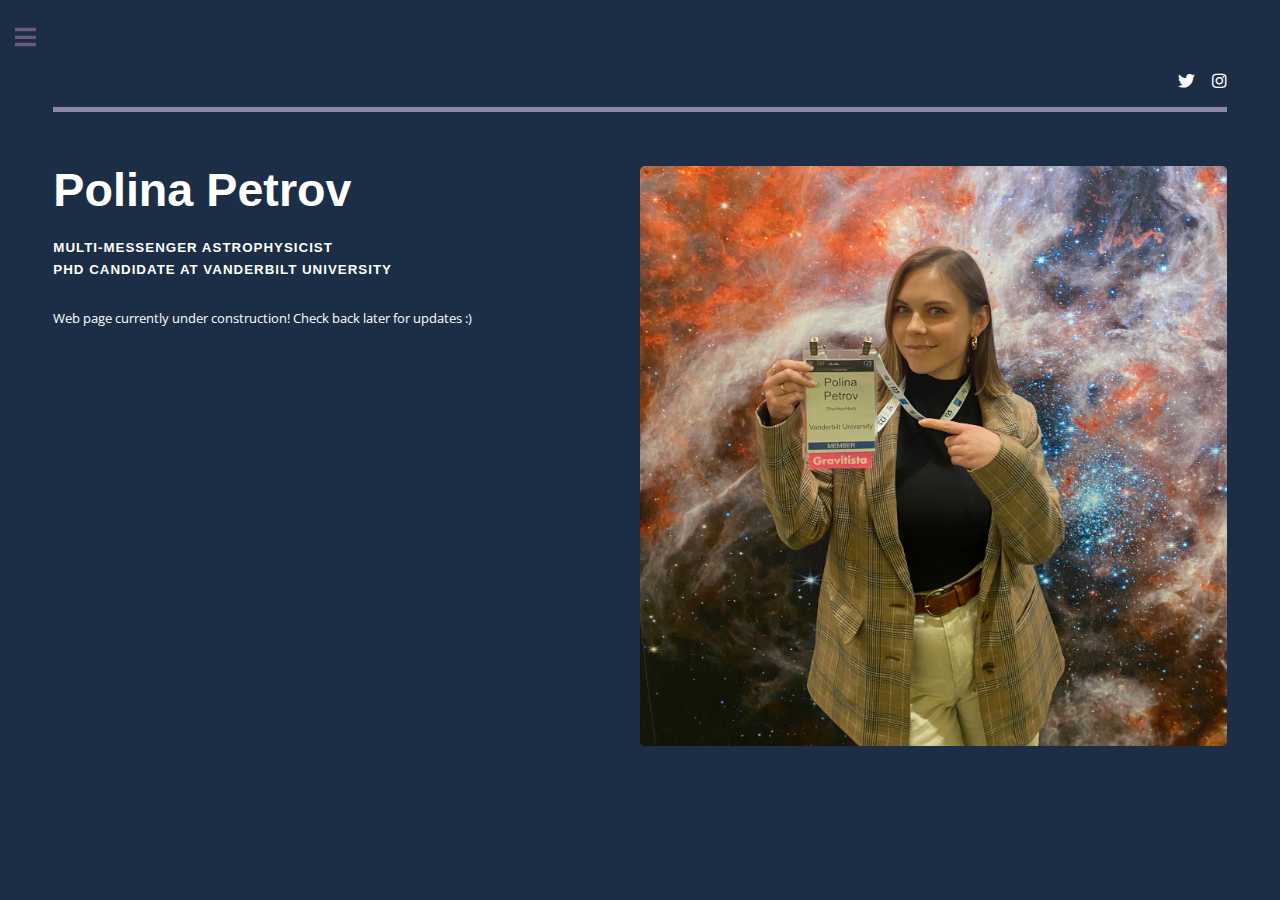
==== index.html @ 76ee9ff2 "link other pages to CV page" ====
<!DOCTYPE HTML>
<!--
	Editorial by HTML5 UP
	html5up.net | @ajlkn
	Free for personal and commercial use under the CCA 3.0 license (html5up.net/license)
-->
<html>
	<head>
		<title>Home</title>
		<meta charset="utf-8" />
		<meta name="viewport" content="width=device-width, initial-scale=1, user-scalable=no" />
		<link rel="stylesheet" href="assets/css/main.css" />
	</head>
	<body class="is-preload">

		<!-- Wrapper -->
			<div id="wrapper">

				<!-- Main -->
					<div id="main">
						<div class="inner">

							<!-- Header -->
								<header id="header">
									<ul class="icons">
										<li><a href="https://twitter.com/polina_petrov?lang=en" class="icon brands fa-twitter"><span class="label">Twitter</span></a></li>
										<li><a href="https://www.instagram.com/polina.elizabeth/?hl=en" class="icon brands fa-instagram"><span class="label">Instagram</span></a></li>
									</ul>
								</header>

							<!-- Banner -->
								<section id="banner">
									<div class="content">
										<header>
											<h1>Polina Petrov</h1>
											<p>Multi-messenger astrophysicist<br />
                                            PhD candidate at Vanderbilt University</p>
										</header>
										<p>Web page currently under construction! Check back later for updates :)</p>
										<!--
										<ul class="actions">
											<li><a href="#" class="button big">Learn More</a></li>
										</ul>
										-->
									</div>
									<span class="image object">
										<img src="images/pfp5.JPG" alt=""/>
									</span>
								</section>

							<!-- Section -->
							 <!--
								<section>
									<header class="major">
										<h2>Erat lacinia</h2>
									</header>
									<div class="features">
										<article>
											<span class="icon fa-gem"></span>
											<div class="content">
												<h3>Portitor ullamcorper</h3>
												<p>Aenean ornare velit lacus, ac varius enim lorem ullamcorper dolore. Proin aliquam facilisis ante interdum. Sed nulla amet lorem feugiat tempus aliquam.</p>
											</div>
										</article>
										<article>
											<span class="icon solid fa-paper-plane"></span>
											<div class="content">
												<h3>Sapien veroeros</h3>
												<p>Aenean ornare velit lacus, ac varius enim lorem ullamcorper dolore. Proin aliquam facilisis ante interdum. Sed nulla amet lorem feugiat tempus aliquam.</p>
											</div>
										</article>
										<article>
											<span class="icon solid fa-rocket"></span>
											<div class="content">
												<h3>Quam lorem ipsum</h3>
												<p>Aenean ornare velit lacus, ac varius enim lorem ullamcorper dolore. Proin aliquam facilisis ante interdum. Sed nulla amet lorem feugiat tempus aliquam.</p>
											</div>
										</article>
										<article>
											<span class="icon solid fa-signal"></span>
											<div class="content">
												<h3>Sed magna finibus</h3>
												<p>Aenean ornare velit lacus, ac varius enim lorem ullamcorper dolore. Proin aliquam facilisis ante interdum. Sed nulla amet lorem feugiat tempus aliquam.</p>
											</div>
										</article>
									</div>
								</section>
							-->
							<!-- Section -->
							<!--
								<section>
									<header class="major">
										<h2>Ipsum sed dolor</h2>
									</header>
									<div class="posts">
										<article>
											<a href="#" class="image"><img src="images/pic01.jpg" alt="" /></a>
											<h3>Interdum aenean</h3>
											<p>Aenean ornare velit lacus, ac varius enim lorem ullamcorper dolore. Proin aliquam facilisis ante interdum. Sed nulla amet lorem feugiat tempus aliquam.</p>
											<ul class="actions">
												<li><a href="#" class="button">More</a></li>
											</ul>
										</article>
										<article>
											<a href="#" class="image"><img src="images/pic02.jpg" alt="" /></a>
											<h3>Nulla amet dolore</h3>
											<p>Aenean ornare velit lacus, ac varius enim lorem ullamcorper dolore. Proin aliquam facilisis ante interdum. Sed nulla amet lorem feugiat tempus aliquam.</p>
											<ul class="actions">
												<li><a href="#" class="button">More</a></li>
											</ul>
										</article>
										<article>
											<a href="#" class="image"><img src="images/pic03.jpg" alt="" /></a>
											<h3>Tempus ullamcorper</h3>
											<p>Aenean ornare velit lacus, ac varius enim lorem ullamcorper dolore. Proin aliquam facilisis ante interdum. Sed nulla amet lorem feugiat tempus aliquam.</p>
											<ul class="actions">
												<li><a href="#" class="button">More</a></li>
											</ul>
										</article>
										<article>
											<a href="#" class="image"><img src="images/pic04.jpg" alt="" /></a>
											<h3>Sed etiam facilis</h3>
											<p>Aenean ornare velit lacus, ac varius enim lorem ullamcorper dolore. Proin aliquam facilisis ante interdum. Sed nulla amet lorem feugiat tempus aliquam.</p>
											<ul class="actions">
												<li><a href="#" class="button">More</a></li>
											</ul>
										</article>
										<article>
											<a href="#" class="image"><img src="images/pic05.jpg" alt="" /></a>
											<h3>Feugiat lorem aenean</h3>
											<p>Aenean ornare velit lacus, ac varius enim lorem ullamcorper dolore. Proin aliquam facilisis ante interdum. Sed nulla amet lorem feugiat tempus aliquam.</p>
											<ul class="actions">
												<li><a href="#" class="button">More</a></li>
											</ul>
										</article>
										<article>
											<a href="#" class="image"><img src="images/pic06.jpg" alt="" /></a>
											<h3>Amet varius aliquam</h3>
											<p>Aenean ornare velit lacus, ac varius enim lorem ullamcorper dolore. Proin aliquam facilisis ante interdum. Sed nulla amet lorem feugiat tempus aliquam.</p>
											<ul class="actions">
												<li><a href="#" class="button">More</a></li>
											</ul>
										</article>
									</div>
								</section>
							-->
						</div>
					</div>

				<!-- Sidebar -->
					<div id="sidebar">
						<div class="inner">

							<!-- Search -->
								<section id="search" class="alt">
									<form method="post" action="#">
										<input type="text" name="query" id="query" placeholder="Search" />
									</form>
								</section>
							<!-- Menu -->
								<nav id="menu">
									<header class="major">
										<h2>Menu</h2>
									</header>
									<ul>
										<li><a href="index.html">Home</a></li>
										<li><a href="about.html">About me</a></li>
										<li><a href="#">Research</a></li>
										<li><a href="#">Publications</a></li>
										<li><a href="cv.html">CV</a></li>
										<!--
										<li>
											<span class="opener">Submenu</span>
											<ul>
												<li><a href="#">Lorem Dolor</a></li>
												<li><a href="#">Ipsum Adipiscing</a></li>
												<li><a href="#">Tempus Magna</a></li>
												<li><a href="#">Feugiat Veroeros</a></li>
											</ul>
										</li>
										<li><a href="#">Etiam Dolore</a></li>
										<li><a href="#">Adipiscing</a></li>
										<li>
											<span class="opener">Another Submenu</span>
											<ul>
												<li><a href="#">Lorem Dolor</a></li>
												<li><a href="#">Ipsum Adipiscing</a></li>
												<li><a href="#">Tempus Magna</a></li>
												<li><a href="#">Feugiat Veroeros</a></li>
											</ul>
										</li>
										<li><a href="#">Maximus Erat</a></li>
										<li><a href="#">Sapien Mauris</a></li>
										-->
										<!--<li><a href="#">Personal</a></li>-->
									</ul>
								</nav>

							<!-- Section -->
							<!--
								<section>
									<header class="major">
										<h2>Ante interdum</h2>
									</header>
									<div class="mini-posts">
										<article>
											<a href="#" class="image"><img src="images/pic07.jpg" alt="" /></a>
											<p>Aenean ornare velit lacus, ac varius enim lorem ullamcorper dolore aliquam.</p>
										</article>
										<article>
											<a href="#" class="image"><img src="images/pic08.jpg" alt="" /></a>
											<p>Aenean ornare velit lacus, ac varius enim lorem ullamcorper dolore aliquam.</p>
										</article>
										<article>
											<a href="#" class="image"><img src="images/pic09.jpg" alt="" /></a>
											<p>Aenean ornare velit lacus, ac varius enim lorem ullamcorper dolore aliquam.</p>
										</article>
									</div>
									<ul class="actions">
										<li><a href="#" class="button">More</a></li>
									</ul>
								</section>
							-->
							<!-- Section -->
								<section>
									<header class="major">
										<h2>Contact</h2>
									</header>
									<ul class="contact">
										<li class="icon solid fa-envelope"><a>polina.petrov@vanderbilt.edu</a><br />
                                            <a>polina.petrov@nanograv.org</a></li>
									</ul>
								</section>

							<!-- Footer -->
							<!--
								<footer id="footer">
									<p class="copyright">&copy; Untitled. All rights reserved. Demo Images: <a href="https://unsplash.com">Unsplash</a>. Design: <a href="https://html5up.net">HTML5 UP</a>.</p>
								</footer>
							-->
						</div>
					</div>

			</div>

		<!-- Scripts -->
			<script src="assets/js/jquery.min.js"></script>
			<script src="assets/js/browser.min.js"></script>
			<script src="assets/js/breakpoints.min.js"></script>
			<script src="assets/js/util.js"></script>
			<script src="assets/js/main.js"></script>

	</body>
</html>
---- assets/css/main.css ----
@import url(fontawesome-all.min.css);
@import url("https://fonts.googleapis.com/css?family=Open+Sans:400,600,400italic,600italic|Roboto+Slab:400,700");
/*
	Editorial by HTML5 UP
	html5up.net | @ajlkn
	Free for personal and commercial use under the CCA 3.0 license (html5up.net/license)
*/
html, body, div, span, applet, object,
iframe, h1, h2, h3, h4, h5, h6, p, blockquote,
pre, a, abbr, acronym, address, big, cite,
code, del, dfn, em, img, ins, kbd, q, s, samp,
small, strike, strong, sub, sup, tt, var, b,
u, i, center, dl, dt, dd, ol, ul, li, fieldset,
form, label, legend, table, caption, tbody,
tfoot, thead, tr, th, td, article, aside,
canvas, details, embed, figure, figcaption,
footer, header, hgroup, menu, nav, output, ruby,
section, summary, time, mark, audio, video {
  margin: 0;
  padding: 0;
  border: 0;
  font-size: 100%;
  font: inherit;
  vertical-align: baseline; }

article, aside, details, figcaption, figure,
footer, header, hgroup, menu, nav, section {
  display: block; }

body {
  line-height: 1; }

ol, ul {
  list-style: none; }

blockquote, q {
  quotes: none; }
  blockquote:before, blockquote:after, q:before, q:after {
    content: '';
    content: none; }

table {
  border-collapse: collapse;
  border-spacing: 0; }

body {
  -webkit-text-size-adjust: none; }

mark {
  background-color: transparent;
  color: inherit; }

input::-moz-focus-inner {
  border: 0;
  padding: 0; }

input, select, textarea {
  -moz-appearance: none;
  -webkit-appearance: none;
  -ms-appearance: none;
  appearance: none; }

/* Basic */
@-ms-viewport {
  width: device-width; }

body {
  -ms-overflow-style: scrollbar; }

@media screen and (max-width: 480px) {
  html, body {
    min-width: 320px; } }

html {
  box-sizing: border-box; }

*, *:before, *:after {
  box-sizing: inherit; }

body {
  background: #1C2E45; }
  body.is-preload *, body.is-preload *:before, body.is-preload *:after, body.is-resizing *, body.is-resizing *:before, body.is-resizing *:after {
    -moz-animation: none !important;
    -webkit-animation: none !important;
    -ms-animation: none !important;
    animation: none !important;
    -moz-transition: none !important;
    -webkit-transition: none !important;
    -ms-transition: none !important;
    transition: none !important; }

/* Type */
body, input, select, textarea {
  color: #ffffff;
  font-family: "Open Sans", sans-serif;
  font-size: 13pt;
  font-weight: 400;
  line-height: 1.65; }
  @media screen and (max-width: 1680px) {
    body, input, select, textarea {
      font-size: 11pt; } }
  @media screen and (max-width: 1280px) {
    body, input, select, textarea {
      font-size: 10pt; } }
  @media screen and (max-width: 360px) {
    body, input, select, textarea {
      font-size: 9pt; } }

a {
  -moz-transition: color 0.2s ease-in-out, border-bottom-color 0.2s ease-in-out;
  -webkit-transition: color 0.2s ease-in-out, border-bottom-color 0.2s ease-in-out;
  -ms-transition: color 0.2s ease-in-out, border-bottom-color 0.2s ease-in-out;
  transition: color 0.2s ease-in-out, border-bottom-color 0.2s ease-in-out;
  border-bottom: dotted 1px;
  color: #ffffff;
  text-decoration: none; }
  a:hover {
    border-bottom-color: #ffffff;
    color: #6D5A7A !important; }
    a:hover strong {
      color: inherit; }

strong, b {
  color: #ffffff;
  font-weight: 600; }

em, i {
  font-style: italic; }

p {
  margin: 0 0 2em 0; }

h1, h2, h3, h4, h5, h6 {
  color: #ffffff; /* heading colors -- name, menu, contact */
  font-family: "Optima", sans-serif;
  font-weight: 700;
  line-height: 1.5;
  margin: 0 0 1em 0; }
  h1 a, h2 a, h3 a, h4 a, h5 a, h6 a {
    color: inherit;
    text-decoration: none;
    border-bottom: 0; }

h1 {
  font-size: 4em;
  margin: 0 0 0.5em 0;
  line-height: 1.3; }

h2 {
  font-size: 1.75em; }

h3 {
  font-size: 1.25em; }

h4 {
  font-size: 1.1em; }

h5 {
  font-size: 0.9em; }

h6 {
  font-size: 0.7em; }

@media screen and (max-width: 1680px) {
  h1 {
    font-size: 3.5em; } }

@media screen and (max-width: 980px) {
  h1 {
    font-size: 3.25em; } }

@media screen and (max-width: 736px) {
  h1 {
    font-size: 2em;
    line-height: 1.4; }
  h2 {
    font-size: 1.5em; } }

sub {
  font-size: 0.8em;
  position: relative;
  top: 0.5em; }

sup {
  font-size: 0.8em;
  position: relative;
  top: -0.5em; }

blockquote {
  border-left: solid 3px rgba(210, 215, 217, 0.75);
  font-style: italic;
  margin: 0 0 2em 0;
  padding: 0.5em 0 0.5em 2em; }

code {
  background: rgba(230, 235, 237, 0.25);
  border-radius: 0.375em;
  border: solid 1px rgba(210, 215, 217, 0.75);
  font-family: "Courier New", monospace;
  font-size: 0.9em;
  margin: 0 0.25em;
  padding: 0.25em 0.65em; }

pre {
  -webkit-overflow-scrolling: touch;
  font-family: "Courier New", monospace;
  font-size: 0.9em;
  margin: 0 0 2em 0; }
  pre code {
    display: block;
    line-height: 1.75;
    padding: 1em 1.5em;
    overflow-x: auto; }

hr {
  border: 0;
  border-bottom: solid 1px rgba(210, 215, 217, 0.75);
  margin: 2em 0; }
  hr.major {
    margin: 3em 0; }

.align-left {
  text-align: left; }

.align-center {
  text-align: center; }

.align-right {
  text-align: right; }

/* Row */
.row {
  display: flex;
  flex-wrap: wrap;
  box-sizing: border-box;
  align-items: stretch; }
  .row > * {
    box-sizing: border-box; }
  .row.gtr-uniform > * > :last-child {
    margin-bottom: 0; }
  .row.aln-left {
    justify-content: flex-start; }
  .row.aln-center {
    justify-content: center; }
  .row.aln-right {
    justify-content: flex-end; }
  .row.aln-top {
    align-items: flex-start; }
  .row.aln-middle {
    align-items: center; }
  .row.aln-bottom {
    align-items: flex-end; }
  .row > .imp {
    order: -1; }
  .row > .col-1 {
    width: 8.33333%; }
  .row > .off-1 {
    margin-left: 8.33333%; }
  .row > .col-2 {
    width: 16.66667%; }
  .row > .off-2 {
    margin-left: 16.66667%; }
  .row > .col-3 {
    width: 25%; }
  .row > .off-3 {
    margin-left: 25%; }
  .row > .col-4 {
    width: 33.33333%; }
  .row > .off-4 {
    margin-left: 33.33333%; }
  .row > .col-5 {
    width: 41.66667%; }
  .row > .off-5 {
    margin-left: 41.66667%; }
  .row > .col-6 {
    width: 50%; }
  .row > .off-6 {
    margin-left: 50%; }
  .row > .col-7 {
    width: 58.33333%; }
  .row > .off-7 {
    margin-left: 58.33333%; }
  .row > .col-8 {
    width: 66.66667%; }
  .row > .off-8 {
    margin-left: 66.66667%; }
  .row > .col-9 {
    width: 75%; }
  .row > .off-9 {
    margin-left: 75%; }
  .row > .col-10 {
    width: 83.33333%; }
  .row > .off-10 {
    margin-left: 83.33333%; }
  .row > .col-11 {
    width: 91.66667%; }
  .row > .off-11 {
    margin-left: 91.66667%; }
  .row > .col-12 {
    width: 100%; }
  .row > .off-12 {
    margin-left: 100%; }
  .row.gtr-0 {
    margin-top: 0;
    margin-left: 0em; }
    .row.gtr-0 > * {
      padding: 0 0 0 0em; }
    .row.gtr-0.gtr-uniform {
      margin-top: 0em; }
      .row.gtr-0.gtr-uniform > * {
        padding-top: 0em; }
  .row.gtr-25 {
    margin-top: 0;
    margin-left: -0.375em; }
    .row.gtr-25 > * {
      padding: 0 0 0 0.375em; }
    .row.gtr-25.gtr-uniform {
      margin-top: -0.375em; }
      .row.gtr-25.gtr-uniform > * {
        padding-top: 0.375em; }
  .row.gtr-50 {
    margin-top: 0;
    margin-left: -0.75em; }
    .row.gtr-50 > * {
      padding: 0 0 0 0.75em; }
    .row.gtr-50.gtr-uniform {
      margin-top: -0.75em; }
      .row.gtr-50.gtr-uniform > * {
        padding-top: 0.75em; }
  .row {
    margin-top: 0;
    margin-left: -1.5em; }
    .row > * {
      padding: 0 0 0 1.5em; }
    .row.gtr-uniform {
      margin-top: -1.5em; }
      .row.gtr-uniform > * {
        padding-top: 1.5em; }
  .row.gtr-150 {
    margin-top: 0;
    margin-left: -2.25em; }
    .row.gtr-150 > * {
      padding: 0 0 0 2.25em; }
    .row.gtr-150.gtr-uniform {
      margin-top: -2.25em; }
      .row.gtr-150.gtr-uniform > * {
        padding-top: 2.25em; }
  .row.gtr-200 {
    margin-top: 0;
    margin-left: -3em; }
    .row.gtr-200 > * {
      padding: 0 0 0 3em; }
    .row.gtr-200.gtr-uniform {
      margin-top: -3em; }
      .row.gtr-200.gtr-uniform > * {
        padding-top: 3em; }
  @media screen and (max-width: 1680px) {
    .row {
      display: flex;
      flex-wrap: wrap;
      box-sizing: border-box;
      align-items: stretch; }
      .row > * {
        box-sizing: border-box; }
      .row.gtr-uniform > * > :last-child {
        margin-bottom: 0; }
      .row.aln-left {
        justify-content: flex-start; }
      .row.aln-center {
        justify-content: center; }
      .row.aln-right {
        justify-content: flex-end; }
      .row.aln-top {
        align-items: flex-start; }
      .row.aln-middle {
        align-items: center; }
      .row.aln-bottom {
        align-items: flex-end; }
      .row > .imp-xlarge {
        order: -1; }
      .row > .col-1-xlarge {
        width: 8.33333%; }
      .row > .off-1-xlarge {
        margin-left: 8.33333%; }
      .row > .col-2-xlarge {
        width: 16.66667%; }
      .row > .off-2-xlarge {
        margin-left: 16.66667%; }
      .row > .col-3-xlarge {
        width: 25%; }
      .row > .off-3-xlarge {
        margin-left: 25%; }
      .row > .col-4-xlarge {
        width: 33.33333%; }
      .row > .off-4-xlarge {
        margin-left: 33.33333%; }
      .row > .col-5-xlarge {
        width: 41.66667%; }
      .row > .off-5-xlarge {
        margin-left: 41.66667%; }
      .row > .col-6-xlarge {
        width: 50%; }
      .row > .off-6-xlarge {
        margin-left: 50%; }
      .row > .col-7-xlarge {
        width: 58.33333%; }
      .row > .off-7-xlarge {
        margin-left: 58.33333%; }
      .row > .col-8-xlarge {
        width: 66.66667%; }
      .row > .off-8-xlarge {
        margin-left: 66.66667%; }
      .row > .col-9-xlarge {
        width: 75%; }
      .row > .off-9-xlarge {
        margin-left: 75%; }
      .row > .col-10-xlarge {
        width: 83.33333%; }
      .row > .off-10-xlarge {
        margin-left: 83.33333%; }
      .row > .col-11-xlarge {
        width: 91.66667%; }
      .row > .off-11-xlarge {
        margin-left: 91.66667%; }
      .row > .col-12-xlarge {
        width: 100%; }
      .row > .off-12-xlarge {
        margin-left: 100%; }
      .row.gtr-0 {
        margin-top: 0;
        margin-left: 0em; }
        .row.gtr-0 > * {
          padding: 0 0 0 0em; }
        .row.gtr-0.gtr-uniform {
          margin-top: 0em; }
          .row.gtr-0.gtr-uniform > * {
            padding-top: 0em; }
      .row.gtr-25 {
        margin-top: 0;
        margin-left: -0.375em; }
        .row.gtr-25 > * {
          padding: 0 0 0 0.375em; }
        .row.gtr-25.gtr-uniform {
          margin-top: -0.375em; }
          .row.gtr-25.gtr-uniform > * {
            padding-top: 0.375em; }
      .row.gtr-50 {
        margin-top: 0;
        margin-left: -0.75em; }
        .row.gtr-50 > * {
          padding: 0 0 0 0.75em; }
        .row.gtr-50.gtr-uniform {
          margin-top: -0.75em; }
          .row.gtr-50.gtr-uniform > * {
            padding-top: 0.75em; }
      .row {
        margin-top: 0;
        margin-left: -1.5em; }
        .row > * {
          padding: 0 0 0 1.5em; }
        .row.gtr-uniform {
          margin-top: -1.5em; }
          .row.gtr-uniform > * {
            padding-top: 1.5em; }
      .row.gtr-150 {
        margin-top: 0;
        margin-left: -2.25em; }
        .row.gtr-150 > * {
          padding: 0 0 0 2.25em; }
        .row.gtr-150.gtr-uniform {
          margin-top: -2.25em; }
          .row.gtr-150.gtr-uniform > * {
            padding-top: 2.25em; }
      .row.gtr-200 {
        margin-top: 0;
        margin-left: -3em; }
        .row.gtr-200 > * {
          padding: 0 0 0 3em; }
        .row.gtr-200.gtr-uniform {
          margin-top: -3em; }
          .row.gtr-200.gtr-uniform > * {
            padding-top: 3em; } }
  @media screen and (max-width: 1280px) {
    .row {
      display: flex;
      flex-wrap: wrap;
      box-sizing: border-box;
      align-items: stretch; }
      .row > * {
        box-sizing: border-box; }
      .row.gtr-uniform > * > :last-child {
        margin-bottom: 0; }
      .row.aln-left {
        justify-content: flex-start; }
      .row.aln-center {
        justify-content: center; }
      .row.aln-right {
        justify-content: flex-end; }
      .row.aln-top {
        align-items: flex-start; }
      .row.aln-middle {
        align-items: center; }
      .row.aln-bottom {
        align-items: flex-end; }
      .row > .imp-large {
        order: -1; }
      .row > .col-1-large {
        width: 8.33333%; }
      .row > .off-1-large {
        margin-left: 8.33333%; }
      .row > .col-2-large {
        width: 16.66667%; }
      .row > .off-2-large {
        margin-left: 16.66667%; }
      .row > .col-3-large {
        width: 25%; }
      .row > .off-3-large {
        margin-left: 25%; }
      .row > .col-4-large {
        width: 33.33333%; }
      .row > .off-4-large {
        margin-left: 33.33333%; }
      .row > .col-5-large {
        width: 41.66667%; }
      .row > .off-5-large {
        margin-left: 41.66667%; }
      .row > .col-6-large {
        width: 50%; }
      .row > .off-6-large {
        margin-left: 50%; }
      .row > .col-7-large {
        width: 58.33333%; }
      .row > .off-7-large {
        margin-left: 58.33333%; }
      .row > .col-8-large {
        width: 66.66667%; }
      .row > .off-8-large {
        margin-left: 66.66667%; }
      .row > .col-9-large {
        width: 75%; }
      .row > .off-9-large {
        margin-left: 75%; }
      .row > .col-10-large {
        width: 83.33333%; }
      .row > .off-10-large {
        margin-left: 83.33333%; }
      .row > .col-11-large {
        width: 91.66667%; }
      .row > .off-11-large {
        margin-left: 91.66667%; }
      .row > .col-12-large {
        width: 100%; }
      .row > .off-12-large {
        margin-left: 100%; }
      .row.gtr-0 {
        margin-top: 0;
        margin-left: 0em; }
        .row.gtr-0 > * {
          padding: 0 0 0 0em; }
        .row.gtr-0.gtr-uniform {
          margin-top: 0em; }
          .row.gtr-0.gtr-uniform > * {
            padding-top: 0em; }
      .row.gtr-25 {
        margin-top: 0;
        margin-left: -0.375em; }
        .row.gtr-25 > * {
          padding: 0 0 0 0.375em; }
        .row.gtr-25.gtr-uniform {
          margin-top: -0.375em; }
          .row.gtr-25.gtr-uniform > * {
            padding-top: 0.375em; }
      .row.gtr-50 {
        margin-top: 0;
        margin-left: -0.75em; }
        .row.gtr-50 > * {
          padding: 0 0 0 0.75em; }
        .row.gtr-50.gtr-uniform {
          margin-top: -0.75em; }
          .row.gtr-50.gtr-uniform > * {
            padding-top: 0.75em; }
      .row {
        margin-top: 0;
        margin-left: -1.5em; }
        .row > * {
          padding: 0 0 0 1.5em; }
        .row.gtr-uniform {
          margin-top: -1.5em; }
          .row.gtr-uniform > * {
            padding-top: 1.5em; }
      .row.gtr-150 {
        margin-top: 0;
        margin-left: -2.25em; }
        .row.gtr-150 > * {
          padding: 0 0 0 2.25em; }
        .row.gtr-150.gtr-uniform {
          margin-top: -2.25em; }
          .row.gtr-150.gtr-uniform > * {
            padding-top: 2.25em; }
      .row.gtr-200 {
        margin-top: 0;
        margin-left: -3em; }
        .row.gtr-200 > * {
          padding: 0 0 0 3em; }
        .row.gtr-200.gtr-uniform {
          margin-top: -3em; }
          .row.gtr-200.gtr-uniform > * {
            padding-top: 3em; } }
  @media screen and (max-width: 980px) {
    .row {
      display: flex;
      flex-wrap: wrap;
      box-sizing: border-box;
      align-items: stretch; }
      .row > * {
        box-sizing: border-box; }
      .row.gtr-uniform > * > :last-child {
        margin-bottom: 0; }
      .row.aln-left {
        justify-content: flex-start; }
      .row.aln-center {
        justify-content: center; }
      .row.aln-right {
        justify-content: flex-end; }
      .row.aln-top {
        align-items: flex-start; }
      .row.aln-middle {
        align-items: center; }
      .row.aln-bottom {
        align-items: flex-end; }
      .row > .imp-medium {
        order: -1; }
      .row > .col-1-medium {
        width: 8.33333%; }
      .row > .off-1-medium {
        margin-left: 8.33333%; }
      .row > .col-2-medium {
        width: 16.66667%; }
      .row > .off-2-medium {
        margin-left: 16.66667%; }
      .row > .col-3-medium {
        width: 25%; }
      .row > .off-3-medium {
        margin-left: 25%; }
      .row > .col-4-medium {
        width: 33.33333%; }
      .row > .off-4-medium {
        margin-left: 33.33333%; }
      .row > .col-5-medium {
        width: 41.66667%; }
      .row > .off-5-medium {
        margin-left: 41.66667%; }
      .row > .col-6-medium {
        width: 50%; }
      .row > .off-6-medium {
        margin-left: 50%; }
      .row > .col-7-medium {
        width: 58.33333%; }
      .row > .off-7-medium {
        margin-left: 58.33333%; }
      .row > .col-8-medium {
        width: 66.66667%; }
      .row > .off-8-medium {
        margin-left: 66.66667%; }
      .row > .col-9-medium {
        width: 75%; }
      .row > .off-9-medium {
        margin-left: 75%; }
      .row > .col-10-medium {
        width: 83.33333%; }
      .row > .off-10-medium {
        margin-left: 83.33333%; }
      .row > .col-11-medium {
        width: 91.66667%; }
      .row > .off-11-medium {
        margin-left: 91.66667%; }
      .row > .col-12-medium {
        width: 100%; }
      .row > .off-12-medium {
        margin-left: 100%; }
      .row.gtr-0 {
        margin-top: 0;
        margin-left: 0em; }
        .row.gtr-0 > * {
          padding: 0 0 0 0em; }
        .row.gtr-0.gtr-uniform {
          margin-top: 0em; }
          .row.gtr-0.gtr-uniform > * {
            padding-top: 0em; }
      .row.gtr-25 {
        margin-top: 0;
        margin-left: -0.375em; }
        .row.gtr-25 > * {
          padding: 0 0 0 0.375em; }
        .row.gtr-25.gtr-uniform {
          margin-top: -0.375em; }
          .row.gtr-25.gtr-uniform > * {
            padding-top: 0.375em; }
      .row.gtr-50 {
        margin-top: 0;
        margin-left: -0.75em; }
        .row.gtr-50 > * {
          padding: 0 0 0 0.75em; }
        .row.gtr-50.gtr-uniform {
          margin-top: -0.75em; }
          .row.gtr-50.gtr-uniform > * {
            padding-top: 0.75em; }
      .row {
        margin-top: 0;
        margin-left: -1.5em; }
        .row > * {
          padding: 0 0 0 1.5em; }
        .row.gtr-uniform {
          margin-top: -1.5em; }
          .row.gtr-uniform > * {
            padding-top: 1.5em; }
      .row.gtr-150 {
        margin-top: 0;
        margin-left: -2.25em; }
        .row.gtr-150 > * {
          padding: 0 0 0 2.25em; }
        .row.gtr-150.gtr-uniform {
          margin-top: -2.25em; }
          .row.gtr-150.gtr-uniform > * {
            padding-top: 2.25em; }
      .row.gtr-200 {
        margin-top: 0;
        margin-left: -3em; }
        .row.gtr-200 > * {
          padding: 0 0 0 3em; }
        .row.gtr-200.gtr-uniform {
          margin-top: -3em; }
          .row.gtr-200.gtr-uniform > * {
            padding-top: 3em; } }
  @media screen and (max-width: 736px) {
    .row {
      display: flex;
      flex-wrap: wrap;
      box-sizing: border-box;
      align-items: stretch; }
      .row > * {
        box-sizing: border-box; }
      .row.gtr-uniform > * > :last-child {
        margin-bottom: 0; }
      .row.aln-left {
        justify-content: flex-start; }
      .row.aln-center {
        justify-content: center; }
      .row.aln-right {
        justify-content: flex-end; }
      .row.aln-top {
        align-items: flex-start; }
      .row.aln-middle {
        align-items: center; }
      .row.aln-bottom {
        align-items: flex-end; }
      .row > .imp-small {
        order: -1; }
      .row > .col-1-small {
        width: 8.33333%; }
      .row > .off-1-small {
        margin-left: 8.33333%; }
      .row > .col-2-small {
        width: 16.66667%; }
      .row > .off-2-small {
        margin-left: 16.66667%; }
      .row > .col-3-small {
        width: 25%; }
      .row > .off-3-small {
        margin-left: 25%; }
      .row > .col-4-small {
        width: 33.33333%; }
      .row > .off-4-small {
        margin-left: 33.33333%; }
      .row > .col-5-small {
        width: 41.66667%; }
      .row > .off-5-small {
        margin-left: 41.66667%; }
      .row > .col-6-small {
        width: 50%; }
      .row > .off-6-small {
        margin-left: 50%; }
      .row > .col-7-small {
        width: 58.33333%; }
      .row > .off-7-small {
        margin-left: 58.33333%; }
      .row > .col-8-small {
        width: 66.66667%; }
      .row > .off-8-small {
        margin-left: 66.66667%; }
      .row > .col-9-small {
        width: 75%; }
      .row > .off-9-small {
        margin-left: 75%; }
      .row > .col-10-small {
        width: 83.33333%; }
      .row > .off-10-small {
        margin-left: 83.33333%; }
      .row > .col-11-small {
        width: 91.66667%; }
      .row > .off-11-small {
        margin-left: 91.66667%; }
      .row > .col-12-small {
        width: 100%; }
      .row > .off-12-small {
        margin-left: 100%; }
      .row.gtr-0 {
        margin-top: 0;
        margin-left: 0em; }
        .row.gtr-0 > * {
          padding: 0 0 0 0em; }
        .row.gtr-0.gtr-uniform {
          margin-top: 0em; }
          .row.gtr-0.gtr-uniform > * {
            padding-top: 0em; }
      .row.gtr-25 {
        margin-top: 0;
        margin-left: -0.375em; }
        .row.gtr-25 > * {
          padding: 0 0 0 0.375em; }
        .row.gtr-25.gtr-uniform {
          margin-top: -0.375em; }
          .row.gtr-25.gtr-uniform > * {
            padding-top: 0.375em; }
      .row.gtr-50 {
        margin-top: 0;
        margin-left: -0.75em; }
        .row.gtr-50 > * {
          padding: 0 0 0 0.75em; }
        .row.gtr-50.gtr-uniform {
          margin-top: -0.75em; }
          .row.gtr-50.gtr-uniform > * {
            padding-top: 0.75em; }
      .row {
        margin-top: 0;
        margin-left: -1.5em; }
        .row > * {
          padding: 0 0 0 1.5em; }
        .row.gtr-uniform {
          margin-top: -1.5em; }
          .row.gtr-uniform > * {
            padding-top: 1.5em; }
      .row.gtr-150 {
        margin-top: 0;
        margin-left: -2.25em; }
        .row.gtr-150 > * {
          padding: 0 0 0 2.25em; }
        .row.gtr-150.gtr-uniform {
          margin-top: -2.25em; }
          .row.gtr-150.gtr-uniform > * {
            padding-top: 2.25em; }
      .row.gtr-200 {
        margin-top: 0;
        margin-left: -3em; }
        .row.gtr-200 > * {
          padding: 0 0 0 3em; }
        .row.gtr-200.gtr-uniform {
          margin-top: -3em; }
          .row.gtr-200.gtr-uniform > * {
            padding-top: 3em; } }
  @media screen and (max-width: 480px) {
    .row {
      display: flex;
      flex-wrap: wrap;
      box-sizing: border-box;
      align-items: stretch; }
      .row > * {
        box-sizing: border-box; }
      .row.gtr-uniform > * > :last-child {
        margin-bottom: 0; }
      .row.aln-left {
        justify-content: flex-start; }
      .row.aln-center {
        justify-content: center; }
      .row.aln-right {
        justify-content: flex-end; }
      .row.aln-top {
        align-items: flex-start; }
      .row.aln-middle {
        align-items: center; }
      .row.aln-bottom {
        align-items: flex-end; }
      .row > .imp-xsmall {
        order: -1; }
      .row > .col-1-xsmall {
        width: 8.33333%; }
      .row > .off-1-xsmall {
        margin-left: 8.33333%; }
      .row > .col-2-xsmall {
        width: 16.66667%; }
      .row > .off-2-xsmall {
        margin-left: 16.66667%; }
      .row > .col-3-xsmall {
        width: 25%; }
      .row > .off-3-xsmall {
        margin-left: 25%; }
      .row > .col-4-xsmall {
        width: 33.33333%; }
      .row > .off-4-xsmall {
        margin-left: 33.33333%; }
      .row > .col-5-xsmall {
        width: 41.66667%; }
      .row > .off-5-xsmall {
        margin-left: 41.66667%; }
      .row > .col-6-xsmall {
        width: 50%; }
      .row > .off-6-xsmall {
        margin-left: 50%; }
      .row > .col-7-xsmall {
        width: 58.33333%; }
      .row > .off-7-xsmall {
        margin-left: 58.33333%; }
      .row > .col-8-xsmall {
        width: 66.66667%; }
      .row > .off-8-xsmall {
        margin-left: 66.66667%; }
      .row > .col-9-xsmall {
        width: 75%; }
      .row > .off-9-xsmall {
        margin-left: 75%; }
      .row > .col-10-xsmall {
        width: 83.33333%; }
      .row > .off-10-xsmall {
        margin-left: 83.33333%; }
      .row > .col-11-xsmall {
        width: 91.66667%; }
      .row > .off-11-xsmall {
        margin-left: 91.66667%; }
      .row > .col-12-xsmall {
        width: 100%; }
      .row > .off-12-xsmall {
        margin-left: 100%; }
      .row.gtr-0 {
        margin-top: 0;
        margin-left: 0em; }
        .row.gtr-0 > * {
          padding: 0 0 0 0em; }
        .row.gtr-0.gtr-uniform {
          margin-top: 0em; }
          .row.gtr-0.gtr-uniform > * {
            padding-top: 0em; }
      .row.gtr-25 {
        margin-top: 0;
        margin-left: -0.375em; }
        .row.gtr-25 > * {
          padding: 0 0 0 0.375em; }
        .row.gtr-25.gtr-uniform {
          margin-top: -0.375em; }
          .row.gtr-25.gtr-uniform > * {
            padding-top: 0.375em; }
      .row.gtr-50 {
        margin-top: 0;
        margin-left: -0.75em; }
        .row.gtr-50 > * {
          padding: 0 0 0 0.75em; }
        .row.gtr-50.gtr-uniform {
          margin-top: -0.75em; }
          .row.gtr-50.gtr-uniform > * {
            padding-top: 0.75em; }
      .row {
        margin-top: 0;
        margin-left: -1.5em; }
        .row > * {
          padding: 0 0 0 1.5em; }
        .row.gtr-uniform {
          margin-top: -1.5em; }
          .row.gtr-uniform > * {
            padding-top: 1.5em; }
      .row.gtr-150 {
        margin-top: 0;
        margin-left: -2.25em; }
        .row.gtr-150 > * {
          padding: 0 0 0 2.25em; }
        .row.gtr-150.gtr-uniform {
          margin-top: -2.25em; }
          .row.gtr-150.gtr-uniform > * {
            padding-top: 2.25em; }
      .row.gtr-200 {
        margin-top: 0;
        margin-left: -3em; }
        .row.gtr-200 > * {
          padding: 0 0 0 3em; }
        .row.gtr-200.gtr-uniform {
          margin-top: -3em; }
          .row.gtr-200.gtr-uniform > * {
            padding-top: 3em; } }

/* Section/Article */
section.special, article.special {
  text-align: center; }

header p {
  font-family: "Optima", sans-serif;
  font-size: 1em;
  font-weight: 800;
  letter-spacing: 0.075em;
  margin-top: -0.5em;
  text-transform: uppercase; }

/* Bar below "menu" */
header.major > :last-child {
  border-bottom: solid 3px #8b89a3;
  display: inline-block;
  margin: 0 0 2em 0;
  padding: 0 0.75em 0.5em 0; }

header.main > :last-child {
  margin: 0 0 1em 0; }

/* Form */
form {
  margin: 0 0 2em 0; }

label {
  color: #ffffff;
  display: block;
  font-size: 0.9em;
  font-weight: 600;
  margin: 0 0 1em 0; }

input[type="text"],
input[type="password"],
input[type="email"],
input[type="tel"],
input[type="search"],
input[type="url"],
select,
textarea {
  -moz-appearance: none;
  -webkit-appearance: none;
  -ms-appearance: none;
  appearance: none;
  background: #ffffff;
  border-radius: 0.375em;
  border: none;
  border: solid 1px rgba(210, 215, 217, 0.75);
  color: inherit;
  display: block;
  outline: 0;
  padding: 0 1em;
  text-decoration: none;
  width: 100%; }
  input[type="text"]:invalid,
  input[type="password"]:invalid,
  input[type="email"]:invalid,
  input[type="tel"]:invalid,
  input[type="search"]:invalid,
  input[type="url"]:invalid,
  select:invalid,
  textarea:invalid {
    box-shadow: none; }
  input[type="text"]:focus,
  input[type="password"]:focus,
  input[type="email"]:focus,
  input[type="tel"]:focus,
  input[type="search"]:focus,
  input[type="url"]:focus,
  select:focus,
  textarea:focus {
    border-color: #5F5D75;
    box-shadow: 0 0 0 1px #5F5D75; }

select {
  background-image: url("data:image/svg+xml;charset=utf8,%3Csvg xmlns='http://www.w3.org/2000/svg' width='40' height='40' preserveAspectRatio='none' viewBox='0 0 40 40'%3E%3Cpath d='M9.4,12.3l10.4,10.4l10.4-10.4c0.2-0.2,0.5-0.4,0.9-0.4c0.3,0,0.6,0.1,0.9,0.4l3.3,3.3c0.2,0.2,0.4,0.5,0.4,0.9 c0,0.4-0.1,0.6-0.4,0.9L20.7,31.9c-0.2,0.2-0.5,0.4-0.9,0.4c-0.3,0-0.6-0.1-0.9-0.4L4.3,17.3c-0.2-0.2-0.4-0.5-0.4-0.9 c0-0.4,0.1-0.6,0.4-0.9l3.3-3.3c0.2-0.2,0.5-0.4,0.9-0.4S9.1,12.1,9.4,12.3z' fill='rgba(210, 215, 217, 0.75)' /%3E%3C/svg%3E");
  background-size: 1.25em;
  background-repeat: no-repeat;
  background-position: calc(100% - 1em) center;
  height: 2.75em;
  padding-right: 2.75em;
  text-overflow: ellipsis; }
  select option {
    color: #3d4449;
    background: #ffffff; }
  select:focus::-ms-value {
    background-color: transparent; }
  select::-ms-expand {
    display: none; }

input[type="text"],
input[type="password"],
input[type="email"],
input[type="tel"],
input[type="search"],
input[type="url"],
select {
  height: 2.75em; }

textarea {
  padding: 0.75em 1em; }

input[type="checkbox"],
input[type="radio"] {
  -moz-appearance: none;
  -webkit-appearance: none;
  -ms-appearance: none;
  appearance: none;
  display: block;
  float: left;
  margin-right: -2em;
  opacity: 0;
  width: 1em;
  z-index: -1; }
  input[type="checkbox"] + label,
  input[type="radio"] + label {
    text-decoration: none;
    color: #7f888f;
    cursor: pointer;
    display: inline-block;
    font-size: 1em;
    font-weight: 400;
    padding-left: 2.4em;
    padding-right: 0.75em;
    position: relative; }
    input[type="checkbox"] + label:before,
    input[type="radio"] + label:before {
      -moz-osx-font-smoothing: grayscale;
      -webkit-font-smoothing: antialiased;
      display: inline-block;
      font-style: normal;
      font-variant: normal;
      text-rendering: auto;
      line-height: 1;
      text-transform: none !important;
      font-family: 'Font Awesome 5 Free';
      font-weight: 900; }
    input[type="checkbox"] + label:before,
    input[type="radio"] + label:before {
      background: #ffffff;
      border-radius: 0.375em;
      border: solid 1px rgba(210, 215, 217, 0.75);
      content: '';
      display: inline-block;
      font-size: 0.8em;
      height: 2.0625em;
      left: 0;
      line-height: 2.0625em;
      position: absolute;
      text-align: center;
      top: 0;
      width: 2.0625em; }
  input[type="checkbox"]:checked + label:before,
  input[type="radio"]:checked + label:before {
    background: #3d4449;
    border-color: #3d4449;
    color: #ffffff;
    content: '\f00c'; }
  input[type="checkbox"]:focus + label:before,
  input[type="radio"]:focus + label:before {
    border-color: #AC3B61;
    box-shadow: 0 0 0 1px #AC3B61; }

input[type="checkbox"] + label:before {
  border-radius: 0.375em; }

input[type="radio"] + label:before {
  border-radius: 100%; }

::-webkit-input-placeholder {
  color: #9fa3a6 !important;
  opacity: 1.0; }

:-moz-placeholder {
  color: #9fa3a6 !important;
  opacity: 1.0; }

::-moz-placeholder {
  color: #9fa3a6 !important;
  opacity: 1.0; }

:-ms-input-placeholder {
  color: #9fa3a6 !important;
  opacity: 1.0; }

/* Box */
.box {
  border-radius: 0.375em;
  border: solid 1px #d9d2d9bf;
  margin-bottom: 2em;
  padding: 1.5em; }
  .box > :last-child,
  .box > :last-child > :last-child,
  .box > :last-child > :last-child > :last-child {
    margin-bottom: 0; }
  .box.alt {
    border: 0;
    border-radius: 0;
    padding: 0; }

/* Icon */
.icon {
  text-decoration: none;
  border-bottom: none;
  position: relative; }
  .icon:before {
    -moz-osx-font-smoothing: grayscale;
    -webkit-font-smoothing: antialiased;
    display: inline-block;
    font-style: normal;
    font-variant: normal;
    text-rendering: auto;
    line-height: 1;
    text-transform: none !important;
    font-family: 'Font Awesome 5 Free';
    font-weight: 400; }
  .icon > .label {
    display: none; }
  .icon:before {
    line-height: inherit; }
  .icon.solid:before {
    font-weight: 900; }
  .icon.brands:before {
    font-family: 'Font Awesome 5 Brands'; }

/* Image */
.image {
  border-radius: 0.375em;
  border: 0;
  display: inline-block;
  position: relative; }
  .image img {
    border-radius: 0.375em;
    display: block; }
  .image.left, .image.right {
    max-width: 40%; }
    .image.left img, .image.right img {
      width: 100%; }
  .image.left {
    float: left;
    padding: 0 1.5em 1em 0;
    top: 0.25em; }
  .image.right {
    float: right;
    padding: 0 0 1em 1.5em;
    top: 0.25em; }
  .image.fit {
    display: block;
    margin: 0 0 2em 0;
    width: 100%; }
    .image.fit img {
      width: 100%; }
  .image.main {
    display: block;
    margin: 0 0 3em 0;
    width: 100%; }
    .image.main img {
      width: 100%; }

a.image {
  overflow: hidden; }
  a.image img {
    -moz-transition: -moz-transform 0.2s ease;
    -webkit-transition: -webkit-transform 0.2s ease;
    -ms-transition: -ms-transform 0.2s ease;
    transition: transform 0.2s ease; }
  a.image:hover img {
    -moz-transform: scale(1.075);
    -webkit-transform: scale(1.075);
    -ms-transform: scale(1.075);
    transform: scale(1.075); }

/* List */
ol {
  list-style: decimal;
  margin: 0 0 2em 0;
  padding-left: 1.25em; }
  ol li {
    padding-left: 0.25em; }

ul {
  list-style: disc;
  margin: 0 0 2em 0;
  padding-left: 1em; }
  ul li {
    padding-left: 0.5em; }
  ul.alt {
    list-style: none;
    padding-left: 0; }
    ul.alt li {
      border-top: solid 1px rgba(210, 215, 217, 0.75);
      padding: 0.5em 0; }
      ul.alt li:first-child {
        border-top: 0;
        padding-top: 0; }

dl {
  margin: 0 0 2em 0; }
  dl dt {
    display: block;
    font-weight: 600;
    margin: 0 0 1em 0; }
  dl dd {
    margin-left: 2em; }

/* Actions */
ul.actions {
  display: -moz-flex;
  display: -webkit-flex;
  display: -ms-flex;
  display: flex;
  cursor: default;
  list-style: none;
  margin-left: -1em;
  padding-left: 0; }
  ul.actions li {
    padding: 0 0 0 1em;
    vertical-align: middle; }
  ul.actions.special {
    -moz-justify-content: center;
    -webkit-justify-content: center;
    -ms-justify-content: center;
    justify-content: center;
    width: 100%;
    margin-left: 0; }
    ul.actions.special li:first-child {
      padding-left: 0; }
  ul.actions.stacked {
    -moz-flex-direction: column;
    -webkit-flex-direction: column;
    -ms-flex-direction: column;
    flex-direction: column;
    margin-left: 0; }
    ul.actions.stacked li {
      padding: 1.3em 0 0 0; }
      ul.actions.stacked li:first-child {
        padding-top: 0; }
  ul.actions.fit {
    width: calc(100% + 1em); }
    ul.actions.fit li {
      -moz-flex-grow: 1;
      -webkit-flex-grow: 1;
      -ms-flex-grow: 1;
      flex-grow: 1;
      -moz-flex-shrink: 1;
      -webkit-flex-shrink: 1;
      -ms-flex-shrink: 1;
      flex-shrink: 1;
      width: 100%; }
      ul.actions.fit li > * {
        width: 100%; }
    ul.actions.fit.stacked {
      width: 100%; }

/* Icons */
ul.icons {
  cursor: default;
  list-style: none;
  padding-left: 0; }
  ul.icons li {
    display: inline-block;
    padding: 0 1em 0 0; }
    ul.icons li:last-child {
      padding-right: 0; }
    ul.icons li .icon {
      color: inherit; }
      ul.icons li .icon:before {
        font-size: 1.25em; }

/* Contact */
ul.contact {
  list-style: none;
  padding: 0; }
  ul.contact li {
    text-decoration: none;
    border-top: solid 1px #8b89a3; /* line under emails */
    margin: 1.5em 0 0 0;
    padding: 1.5em 0 0 3em;
    position: relative; }
    ul.contact li:before {
      -moz-osx-font-smoothing: grayscale;
      -webkit-font-smoothing: antialiased;
      display: inline-block;
      font-style: normal;
      font-variant: normal;
      text-rendering: auto;
      line-height: 1;
      text-transform: none !important;
      font-family: 'Font Awesome 5 Free';
      font-weight: 400; }
    ul.contact li:before {
      color: #C7C7C7; /* contact icons */
      display: inline-block;
      font-size: 1.5em;
      height: 1.125em;
      left: 0;
      line-height: 1.125em;
      position: absolute;
      text-align: center;
      top: 1em;
      width: 1.5em; }
    ul.contact li:first-child {
      border-top: 0;
      margin-top: 0;
      padding-top: 0; }
      ul.contact li:first-child:before {
        top: 0; }
    ul.contact li a {
      color: inherit; }

/* Pagination */
ul.pagination {
  cursor: default;
  list-style: none;
  padding-left: 0; }
  ul.pagination li {
    display: inline-block;
    padding-left: 0;
    vertical-align: middle; }
    ul.pagination li > .page {
      -moz-transition: background-color 0.2s ease-in-out, color 0.2s ease-in-out;
      -webkit-transition: background-color 0.2s ease-in-out, color 0.2s ease-in-out;
      -ms-transition: background-color 0.2s ease-in-out, color 0.2s ease-in-out;
      transition: background-color 0.2s ease-in-out, color 0.2s ease-in-out;
      border-bottom: 0;
      border-radius: 0.375em;
      display: inline-block;
      font-size: 0.8em;
      font-weight: 600;
      height: 2em;
      line-height: 2em;
      margin: 0 0.125em;
      min-width: 2em;
      padding: 0 0.5em;
      text-align: center; }
      ul.pagination li > .page.active {
        background-color: #EBAC8B; 
        color: #ffffff !important; }
        ul.pagination li > .page.active:hover {
          background-color: #EBAC8B; }
        ul.pagination li > .page.active:active {
          background-color: #EBAC8B; }
    ul.pagination li:first-child {
      padding-right: 0.75em; }
    ul.pagination li:last-child {
      padding-left: 0.75em; }
  @media screen and (max-width: 480px) {
    ul.pagination li:nth-child(n+2):nth-last-child(n+2) {
      display: none; }
    ul.pagination li:first-child {
      padding-right: 0; } }

/* Table */
.table-wrapper {
  -webkit-overflow-scrolling: touch;
  overflow-x: auto; }

table {
  margin: 0 0 2em 0;
  width: 100%; }
  table tbody tr {
    border: solid 1px rgba(210, 215, 217, 0.75);
    border-left: 0;
    border-right: 0; }
    table tbody tr:nth-child(2n + 1) {
      background-color: rgba(230, 235, 237, 0.25); }
  table td {
    padding: 0.75em 0.75em; }
  table th {
    color: #3d4449;
    font-size: 0.9em;
    font-weight: 600;
    padding: 0 0.75em 0.75em 0.75em;
    text-align: left; }
  table thead {
    border-bottom: solid 2px rgba(210, 215, 217, 0.75); }
  table tfoot {
    border-top: solid 2px rgba(210, 215, 217, 0.75); }
  table.alt {
    border-collapse: separate; }
    table.alt tbody tr td {
      border: solid 1px rgba(210, 215, 217, 0.75);
      border-left-width: 0;
      border-top-width: 0; }
      table.alt tbody tr td:first-child {
        border-left-width: 1px; }
    table.alt tbody tr:first-child td {
      border-top-width: 1px; }
    table.alt thead {
      border-bottom: 0; }
    table.alt tfoot {
      border-top: 0; }

/* Button */
input[type="submit"],
input[type="reset"],
input[type="button"],
button,
.button {
  -moz-appearance: none;
  -webkit-appearance: none;
  -ms-appearance: none;
  appearance: none;
  -moz-transition: background-color 0.2s ease-in-out, color 0.2s ease-in-out;
  -webkit-transition: background-color 0.2s ease-in-out, color 0.2s ease-in-out;
  -ms-transition: background-color 0.2s ease-in-out, color 0.2s ease-in-out;
  transition: background-color 0.2s ease-in-out, color 0.2s ease-in-out;
  background-color: transparent;
  border-radius: 0.375em;
  border: 0;
  box-shadow: inset 0 0 0 2px #C7C7C7; /* box around "learn more" */
  color: #C7C7C7 !important; /* "learn more" button text */
  cursor: pointer;
  display: inline-block;
  font-family: "Roboto Slab", serif;
  font-size: 0.8em;
  font-weight: 700;
  height: 3.5em;
  letter-spacing: 0.075em;
  line-height: 3.5em;
  padding: 0 2.25em;
  text-align: center;
  text-decoration: none;
  text-transform: uppercase;
  white-space: nowrap; }
  input[type="submit"]:hover,
  input[type="reset"]:hover,
  input[type="button"]:hover,
  button:hover,
  .button:hover {
    background-color: rgba(245, 106, 106, 0.05); }
  input[type="submit"]:active,
  input[type="reset"]:active,
  input[type="button"]:active,
  button:active,
  .button:active {
    background-color: rgba(245, 106, 106, 0.15); }
  input[type="submit"].icon:before,
  input[type="reset"].icon:before,
  input[type="button"].icon:before,
  button.icon:before,
  .button.icon:before {
    margin-right: 0.5em; }
  input[type="submit"].fit,
  input[type="reset"].fit,
  input[type="button"].fit,
  button.fit,
  .button.fit {
    width: 100%; }
  input[type="submit"].small,
  input[type="reset"].small,
  input[type="button"].small,
  button.small,
  .button.small {
    font-size: 0.6em; }
  input[type="submit"].large,
  input[type="reset"].large,
  input[type="button"].large,
  button.large,
  .button.large {
    font-size: 1em;
    height: 3.65em;
    line-height: 3.65em; }
  input[type="submit"].primary,
  input[type="reset"].primary,
  input[type="button"].primary,
  button.primary,
  .button.primary {
    background-color: #AC3B61;
    box-shadow: none;
    color: #ffffff !important; }
    input[type="submit"].primary:hover,
    input[type="reset"].primary:hover,
    input[type="button"].primary:hover,
    button.primary:hover,
    .button.primary:hover {
      background-color: #AC3B61; }
    input[type="submit"].primary:active,
    input[type="reset"].primary:active,
    input[type="button"].primary:active,
    button.primary:active,
    .button.primary:active {
      background-color: #AC3B61; }
  input[type="submit"].disabled, input[type="submit"]:disabled,
  input[type="reset"].disabled,
  input[type="reset"]:disabled,
  input[type="button"].disabled,
  input[type="button"]:disabled,
  button.disabled,
  button:disabled,
  .button.disabled,
  .button:disabled {
    pointer-events: none;
    opacity: 0.25; }

/* Mini Posts */
.mini-posts article {
  border-top: solid 1px rgba(210, 215, 217, 0.75);
  margin-top: 2em;
  padding-top: 2em; }
  .mini-posts article .image {
    display: block;
    margin: 0 0 1.5em 0; }
    .mini-posts article .image img {
      display: block;
      width: 100%; }
  .mini-posts article:first-child {
    border-top: 0;
    margin-top: 0;
    padding-top: 0; }

/* Features */
.features {
  display: -moz-flex;
  display: -webkit-flex;
  display: -ms-flex;
  display: flex;
  -moz-flex-wrap: wrap;
  -webkit-flex-wrap: wrap;
  -ms-flex-wrap: wrap;
  flex-wrap: wrap;
  margin: 0 0 2em -3em;
  width: calc(100% + 3em); }
  .features article {
    -moz-align-items: center;
    -webkit-align-items: center;
    -ms-align-items: center;
    align-items: center;
    display: -moz-flex;
    display: -webkit-flex;
    display: -ms-flex;
    display: flex;
    margin: 0 0 3em 3em;
    position: relative;
    width: calc(50% - 3em); }
    .features article:nth-child(2n - 1) {
      margin-right: 1.5em; }
    .features article:nth-child(2n) {
      margin-left: 1.5em; }
    .features article:nth-last-child(1), .features article:nth-last-child(2) {
      margin-bottom: 0; }
    .features article .icon {
      -moz-flex-grow: 0;
      -webkit-flex-grow: 0;
      -ms-flex-grow: 0;
      flex-grow: 0;
      -moz-flex-shrink: 0;
      -webkit-flex-shrink: 0;
      -ms-flex-shrink: 0;
      flex-shrink: 0;
      display: block;
      height: 10em;
      line-height: 10em;
      margin: 0 2em 0 0;
      text-align: center;
      width: 10em; }
      .features article .icon:before {
        color: #A0CDD7;
        font-size: 2.75rem;
        position: relative;
        top: 0.05em; }
      .features article .icon:after {
        -moz-transform: rotate(45deg);
        -webkit-transform: rotate(45deg);
        -ms-transform: rotate(45deg);
        transform: rotate(45deg);
        border-radius: 0.25rem;
        border: solid 2px rgba(210, 215, 217, 0.75);
        content: '';
        display: block;
        height: 7em;
        left: 50%;
        margin: -3.5em 0 0 -3.5em;
        position: absolute;
        top: 50%;
        width: 7em; }
    .features article .content {
      -moz-flex-grow: 1;
      -webkit-flex-grow: 1;
      -ms-flex-grow: 1;
      flex-grow: 1;
      -moz-flex-shrink: 1;
      -webkit-flex-shrink: 1;
      -ms-flex-shrink: 1;
      flex-shrink: 1;
      width: 100%; }
      .features article .content > :last-child {
        margin-bottom: 0; }
  @media screen and (max-width: 980px) {
    .features {
      margin: 0 0 2em 0;
      width: 100%; }
      .features article {
        margin: 0 0 3em 0;
        width: 100%; }
        .features article:nth-child(2n - 1) {
          margin-right: 0; }
        .features article:nth-child(2n) {
          margin-left: 0; }
        .features article:nth-last-child(1), .features article:nth-last-child(2) {
          margin-bottom: 3em; }
        .features article:last-child {
          margin-bottom: 0; }
        .features article .icon {
          height: 8em;
          line-height: 8em;
          width: 8em; }
          .features article .icon:before {
            font-size: 2.25rem; }
          .features article .icon:after {
            height: 6em;
            margin: -3em 0 0 -3em;
            width: 6em; } }
  @media screen and (max-width: 480px) {
    .features article {
      -moz-flex-direction: column;
      -webkit-flex-direction: column;
      -ms-flex-direction: column;
      flex-direction: column;
      -moz-align-items: -moz-flex-start;
      -webkit-align-items: -webkit-flex-start;
      -ms-align-items: -ms-flex-start;
      align-items: flex-start; }
      .features article .icon {
        height: 6em;
        line-height: 6em;
        margin: 0 0 1.5em 0;
        width: 6em; }
        .features article .icon:before {
          font-size: 1.5rem; }
        .features article .icon:after {
          height: 4em;
          margin: -2em 0 0 -2em;
          width: 4em; } }
  @media screen and (max-width: 480px) {
    .features article .icon:before {
      font-size: 1.25rem; } }

/* Posts */
.posts {
  display: -moz-flex;
  display: -webkit-flex;
  display: -ms-flex;
  display: flex;
  -moz-flex-wrap: wrap;
  -webkit-flex-wrap: wrap;
  -ms-flex-wrap: wrap;
  flex-wrap: wrap;
  margin: 0 0 2em -6em;
  width: calc(100% + 6em); }
  .posts article {
    -moz-flex-grow: 0;
    -webkit-flex-grow: 0;
    -ms-flex-grow: 0;
    flex-grow: 0;
    -moz-flex-shrink: 1;
    -webkit-flex-shrink: 1;
    -ms-flex-shrink: 1;
    flex-shrink: 1;
    margin: 0 0 6em 6em;
    position: relative;
    width: calc(33.33333% - 6em); }
    .posts article:before {
      background: rgba(210, 215, 217, 0.75);
      content: '';
      display: block;
      height: calc(100% + 6em);
      left: -3em;
      position: absolute;
      top: 0;
      width: 1px; }
    .posts article:after {
      background: rgba(210, 215, 217, 0.75);
      bottom: -3em;
      content: '';
      display: block;
      height: 1px;
      position: absolute;
      right: 0;
      width: calc(100% + 6em); }
    .posts article > :last-child {
      margin-bottom: 0; }
    .posts article .image {
      display: block;
      margin: 0 0 2em 0; }
      .posts article .image img {
        display: block;
        width: 100%; }
  @media screen and (min-width: 1681px) {
    .posts article:nth-child(3n + 1):before {
      display: none; }
    .posts article:nth-child(3n + 1):after {
      width: 100%; }
    .posts article:nth-last-child(1), .posts article:nth-last-child(2), .posts article:nth-last-child(3) {
      margin-bottom: 0; }
      .posts article:nth-last-child(1):before, .posts article:nth-last-child(2):before, .posts article:nth-last-child(3):before {
        height: 100%; }
      .posts article:nth-last-child(1):after, .posts article:nth-last-child(2):after, .posts article:nth-last-child(3):after {
        display: none; } }
  @media screen and (max-width: 1680px) {
    .posts article {
      width: calc(50% - 6em); }
      .posts article:nth-last-child(3) {
        margin-bottom: 6em; } }
  @media screen and (min-width: 481px) and (max-width: 1680px) {
    .posts article:nth-child(2n + 1):before {
      display: none; }
    .posts article:nth-child(2n + 1):after {
      width: 100%; }
    .posts article:nth-last-child(1), .posts article:nth-last-child(2) {
      margin-bottom: 0; }
      .posts article:nth-last-child(1):before, .posts article:nth-last-child(2):before {
        height: 100%; }
      .posts article:nth-last-child(1):after, .posts article:nth-last-child(2):after {
        display: none; } }
  @media screen and (max-width: 736px) {
    .posts {
      margin: 0 0 2em -4.5em;
      width: calc(100% + 4.5em); }
      .posts article {
        margin: 0 0 4.5em 4.5em;
        width: calc(50% - 4.5em); }
        .posts article:before {
          height: calc(100% + 4.5em);
          left: -2.25em; }
        .posts article:after {
          bottom: -2.25em;
          width: calc(100% + 4.5em); }
        .posts article:nth-last-child(3) {
          margin-bottom: 4.5em; } }
  @media screen and (max-width: 480px) {
    .posts {
      margin: 0 0 2em 0;
      width: 100%; }
      .posts article {
        margin: 0 0 4.5em 0;
        width: 100%; }
        .posts article:before {
          display: none; }
        .posts article:after {
          width: 100%; }
        .posts article:last-child {
          margin-bottom: 0; }
          .posts article:last-child:after {
            display: none; } }

/* Wrapper */
#wrapper {
  display: -moz-flex;
  display: -webkit-flex;
  display: -ms-flex;
  display: flex;
  -moz-flex-direction: row-reverse;
  -webkit-flex-direction: row-reverse;
  -ms-flex-direction: row-reverse;
  flex-direction: row-reverse;
  min-height: 100vh; }

/* Main */
#main {
  -moz-flex-grow: 1;
  -webkit-flex-grow: 1;
  -ms-flex-grow: 1;
  flex-grow: 1;
  -moz-flex-shrink: 1;
  -webkit-flex-shrink: 1;
  -ms-flex-shrink: 1;
  flex-shrink: 1;
  width: 100%; }
  #main > .inner {
    padding: 0 6em 0.1em 6em ;
    margin: 0 auto;
    max-width: 110em; }
    #main > .inner > section {
      padding: 6em 0 4em 0 ;
      border-top: solid 2px rgba(210, 215, 217, 0.75); }
      #main > .inner > section:first-of-type {
        border-top: 0 !important; }
  @media screen and (max-width: 1680px) {
    #main > .inner {
      padding: 0 5em 0.1em 5em ; }
      #main > .inner > section {
        padding: 5em 0 3em 0 ; } }
  @media screen and (max-width: 1280px) {
    #main > .inner {
      padding: 0 4em 0.1em 4em ; }
      #main > .inner > section {
        padding: 4em 0 2em 0 ; } }
  @media screen and (max-width: 736px) {
    #main > .inner {
      padding: 0 2em 0.1em 2em ; }
      #main > .inner > section {
        padding: 3em 0 1em 0 ; } }

/* Sidebar */
#search form {
  text-decoration: none;
  position: relative; }
  #search form:before {
    -moz-osx-font-smoothing: grayscale;
    -webkit-font-smoothing: antialiased;
    display: inline-block;
    font-style: normal;
    font-variant: normal;
    text-rendering: auto;
    line-height: 1;
    text-transform: none !important;
    font-family: 'Font Awesome 5 Free';
    font-weight: 900; }
  #search form:before {
    -moz-transform: scaleX(-1);
    -webkit-transform: scaleX(-1);
    -ms-transform: scaleX(-1);
    transform: scaleX(-1);
    color: #8f7f8f;
    content: '\f002';
    cursor: default;
    display: block;
    font-size: 1.5em;
    height: 2em;
    line-height: 2em;
    opacity: 0.325;
    position: absolute;
    right: 0;
    text-align: center;
    top: 0;
    width: 2em; }
  #search form input[type="text"] {
    padding-right: 2.75em; }

#sidebar {
  -moz-flex-grow: 0;
  -webkit-flex-grow: 0;
  -ms-flex-grow: 0;
  flex-grow: 0;
  -moz-flex-shrink: 0;
  -webkit-flex-shrink: 0;
  -ms-flex-shrink: 0;
  flex-shrink: 0;
  -moz-transition: margin-left 0.5s ease, box-shadow 0.5s ease;
  -webkit-transition: margin-left 0.5s ease, box-shadow 0.5s ease;
  -ms-transition: margin-left 0.5s ease, box-shadow 0.5s ease;
  transition: margin-left 0.5s ease, box-shadow 0.5s ease;
  background-color: #162539; /* sidebar background color */
  font-size: 0.9em;
  position: relative;
  width: 26em; }
  #sidebar h2 {
    font-size: 1.7em; } /* menu & contact font size */
  #sidebar > .inner {
    padding: 2.22222em 2.22222em 2.44444em 2.22222em ;
    position: relative;
    width: 26em; }
    #sidebar > .inner > * {
      border-bottom: solid 2px #8b89a3; /* line under full menu */
      margin: 0 0 3.5em 0;
      padding: 0 0 3.5em 0; }
      #sidebar > .inner > * > :last-child {
        margin-bottom: 0; }
      #sidebar > .inner > *:last-child {
        border-bottom: 0;
        margin-bottom: 0;
        padding-bottom: 0; }
    #sidebar > .inner > .alt {
      background-color: #132134; /* search bar background color */
      border-bottom: 0;
      margin: -2.22222em 0 4.44444em -2.22222em;
      padding: 2.22222em;
      width: calc(100% + 4.44444em); }
  #sidebar .toggle {
    text-decoration: none;
    -moz-transition: left 0.5s ease;
    -webkit-transition: left 0.5s ease;
    -ms-transition: left 0.5s ease;
    transition: left 0.5s ease;
    -webkit-tap-highlight-color: rgba(255, 255, 255, 0);
    border: 0;
    display: block;
    height: 7.5em;
    left: 26em;
    line-height: 7.5em;
    outline: 0;
    overflow: hidden;
    position: absolute;
    text-align: center;
    text-indent: -15em;
    white-space: nowrap;
    top: 0;
    width: 6em;
    z-index: 10000; }
    #sidebar .toggle:before {
      -moz-osx-font-smoothing: grayscale;
      -webkit-font-smoothing: antialiased;
      display: inline-block;
      font-style: normal;
      font-variant: normal;
      text-rendering: auto;
      line-height: 1;
      text-transform: none !important;
      font-family: 'Font Awesome 5 Free';
      font-weight: 900; }
    #sidebar .toggle:before {
      content: '\f0c9';
      font-size: 2rem;
      height: inherit;
      left: 0;
      line-height: inherit;
      position: absolute;
      text-indent: 0;
      top: 0;
      width: inherit; }
  #sidebar.inactive {
    margin-left: -26em; }
  @media screen and (max-width: 1680px) {
    #sidebar {
      width: 24em; }
      #sidebar > .inner {
        padding: 1.66667em 1.66667em 1.33333em 1.66667em ;
        width: 24em; }
        #sidebar > .inner > .alt {
          margin: -1.66667em 0 3.33333em -1.66667em;
          padding: 1.66667em;
          width: calc(100% + 3.33333em); }
      #sidebar .toggle {
        height: 6.25em;
        left: 24em;
        line-height: 6.25em;
        text-indent: 5em;
        width: 5em; }
        #sidebar .toggle:before {
          font-size: 1.5rem; }
      #sidebar.inactive {
        margin-left: -24em; } }
  @media screen and (max-width: 1280px) {
    #sidebar {
      box-shadow: 0 0 5em 0 rgba(0, 0, 0, 0.175);
      height: 100%;
      left: 0;
      position: fixed;
      top: 0;
      z-index: 10000; }
      #sidebar.inactive {
        box-shadow: none; }
      #sidebar > .inner {
        -webkit-overflow-scrolling: touch;
        height: 100%;
        left: 0;
        overflow-x: hidden;
        overflow-y: auto;
        position: absolute;
        top: 0; }
        #sidebar > .inner:after {
          content: '';
          display: block;
          height: 4em;
          width: 100%; }
      #sidebar .toggle {
        text-indent: 6em;
        width: 6em; }
        #sidebar .toggle:before {
          font-size: 1.5rem;
          margin-left: -0.4375em; }
      body.is-preload #sidebar {
        display: none; } }
  @media screen and (max-width: 736px) {
    #sidebar .toggle {
      text-indent: 7.25em;
      width: 7.25em; }
      #sidebar .toggle:before {
        color: #7f888f;
        margin-left: -0.0625em;
        margin-top: -0.25em;
        font-size: 1.1rem;
        z-index: 1; }
      #sidebar .toggle:after {
        background: rgba(222, 225, 226, 0.75);
        border-radius: 0.375em;
        content: '';
        height: 3.5em;
        left: 1em;
        position: absolute;
        top: 1em;
        width: 5em; } }

/* Header */
#header {
  display: -moz-flex;
  display: -webkit-flex;
  display: -ms-flex;
  display: flex;
  border-bottom: solid 5px #8b89a3; /* line at the top of the page */
  padding: 6em 0 1em 0;
  position: relative; }
  #header > * {
    -moz-flex: 1;
    -webkit-flex: 1;
    -ms-flex: 1;
    flex: 1;
    margin-bottom: 0; }
  #header .logo {
    border-bottom: 0;
    color: inherit;
    font-family: "Roboto Slab", serif;
    font-size: 1.125em; }
  #header .icons {
    text-align: right; }
  @media screen and (max-width: 1680px) {
    #header {
      padding-top: 5em; } }
  @media screen and (max-width: 736px) {
    #header {
      padding-top: 6.5em; }
      #header .logo {
        font-size: 1.25em;
        margin: 0; }
      #header .icons {
        height: 5em;
        line-height: 5em;
        position: absolute;
        right: -0.5em;
        top: 0; } }

/* Banner */
#banner {
  padding: 6em 0 4em 0 ;
  display: -moz-flex;
  display: -webkit-flex;
  display: -ms-flex;
  display: flex; }
  #banner h1 {
    margin-top: -0.125em; }
  #banner .content {
    -moz-flex-grow: 1;
    -webkit-flex-grow: 1;
    -ms-flex-grow: 1;
    flex-grow: 1;
    -moz-flex-shrink: 1;
    -webkit-flex-shrink: 1;
    -ms-flex-shrink: 1;
    flex-shrink: 1;
    width: 50%; }
  #banner .image {
    -moz-flex-grow: 0;
    -webkit-flex-grow: 0;
    -ms-flex-grow: 0;
    flex-grow: 0;
    -moz-flex-shrink: 0;
    -webkit-flex-shrink: 0;
    -ms-flex-shrink: 0;
    flex-shrink: 0;
    display: block;
    margin: 0 0 2em 4em;
    width: 50%; }
    #banner .image img {
      height: 100%;
      -moz-object-fit: cover;
      -webkit-object-fit: cover;
      -ms-object-fit: cover;
      object-fit: cover;
      -moz-object-position: center;
      -webkit-object-position: center;
      -ms-object-position: center;
      object-position: center;
      width: 100%; }
  @media screen and (orientation: portrait) {
    #banner {
      -moz-flex-direction: column-reverse;
      -webkit-flex-direction: column-reverse;
      -ms-flex-direction: column-reverse;
      flex-direction: column-reverse; }
      #banner h1 br {
        display: none; }
      #banner .content {
        -moz-flex-grow: 0;
        -webkit-flex-grow: 0;
        -ms-flex-grow: 0;
        flex-grow: 0;
        -moz-flex-shrink: 0;
        -webkit-flex-shrink: 0;
        -ms-flex-shrink: 0;
        flex-shrink: 0;
        width: 100%; }
      #banner .image {
        -moz-flex-grow: 0;
        -webkit-flex-grow: 0;
        -ms-flex-grow: 0;
        flex-grow: 0;
        -moz-flex-shrink: 0;
        -webkit-flex-shrink: 0;
        -ms-flex-shrink: 0;
        flex-shrink: 0;
        margin: 0 0 4em 0;
        height: 25em;
        max-height: 50vh;
        min-height: 18em;
        width: 100%; } }
  @media screen and (orientation: portrait) and (max-width: 480px) {
    #banner .image {
      max-height: 35vh; } }

/* Footer */
#footer .copyright {
  color: #8b89a3; /* text under contact section */
  font-size: 0.9em; }
  #footer .copyright a {
    color: inherit; }

/* Menu */
#menu ul {
  -moz-user-select: none;
  -webkit-user-select: none;
  -ms-user-select: none;
  user-select: none;
  color: #ffffff; /* menu options color */
  font-family: "Open Sans", sans-serif;
  font-weight: 400;
  letter-spacing: 0.075em;
  list-style: none;
  margin-bottom: 0;
  padding: 0;
  text-transform: none; } /* menu options text style (uppercase, lowercase) */
  #menu ul a, #menu ul span {
    border-bottom: 0;
    color: inherit;
    cursor: pointer;
    display: block;
    font-size: 1.2em;
    padding: 0.625em 0; }
    #menu ul a:hover, #menu ul span:hover {
      color: #6D5A7A; } /* submenu text hover color */
    #menu ul a.opener, #menu ul span.opener {
      -moz-transition: color 0.2s ease-in-out;
      -webkit-transition: color 0.2s ease-in-out;
      -ms-transition: color 0.2s ease-in-out;
      transition: color 0.2s ease-in-out;
      text-decoration: none;
      -webkit-tap-highlight-color: rgba(255, 255, 255, 0);
      position: relative; }
      #menu ul a.opener:before, #menu ul span.opener:before {
        -moz-osx-font-smoothing: grayscale;
        -webkit-font-smoothing: antialiased;
        display: inline-block;
        font-style: normal;
        font-variant: normal;
        text-rendering: auto;
        line-height: 1;
        text-transform: none !important;
        font-family: 'Font Awesome 5 Free';
        font-weight: 900; }
      #menu ul a.opener:before, #menu ul span.opener:before {
        -moz-transition: color 0.2s ease-in-out, -moz-transform 0.2s ease-in-out;
        -webkit-transition: color 0.2s ease-in-out, -webkit-transform 0.2s ease-in-out;
        -ms-transition: color 0.2s ease-in-out, -ms-transform 0.2s ease-in-out;
        transition: color 0.2s ease-in-out, transform 0.2s ease-in-out;
        color: #ffffff; /* submenu arrow icon color */
        content: '\f078';
        position: absolute;
        right: 0; }
      #menu ul a.opener:hover:before, #menu ul span.opener:hover:before {
        color: #6D5A7A; } /* submenu arrow icon hover color */
      #menu ul a.opener.active + ul, #menu ul span.opener.active + ul {
        display: block; }
      #menu ul a.opener.active:before, #menu ul span.opener.active:before {
        -moz-transform: rotate(-180deg);
        -webkit-transform: rotate(-180deg);
        -ms-transform: rotate(-180deg);
        transform: rotate(-180deg); }

#menu > ul > li {
  border-top: solid 1px #8b89a3; /* lines between menu options */
  margin: 0.5em 0 0 0;
  padding: 0.5em 0 0 0; }
  #menu > ul > li > ul {
    color: #8b89a3; /* submenu options color */
    display: none;
    margin: 0.5em 0 1.5em 0;
    padding-left: 1em; }
    #menu > ul > li > ul a, #menu > ul > li > ul span {
      font-size: 0.8em; }
    #menu > ul > li > ul > li {
      margin: 0.125em 0 0 0;
      padding: 0.125em 0 0 0; }
  #menu > ul > li:first-child {
    border-top: 0;
    margin-top: 0;
    padding-top: 0; }
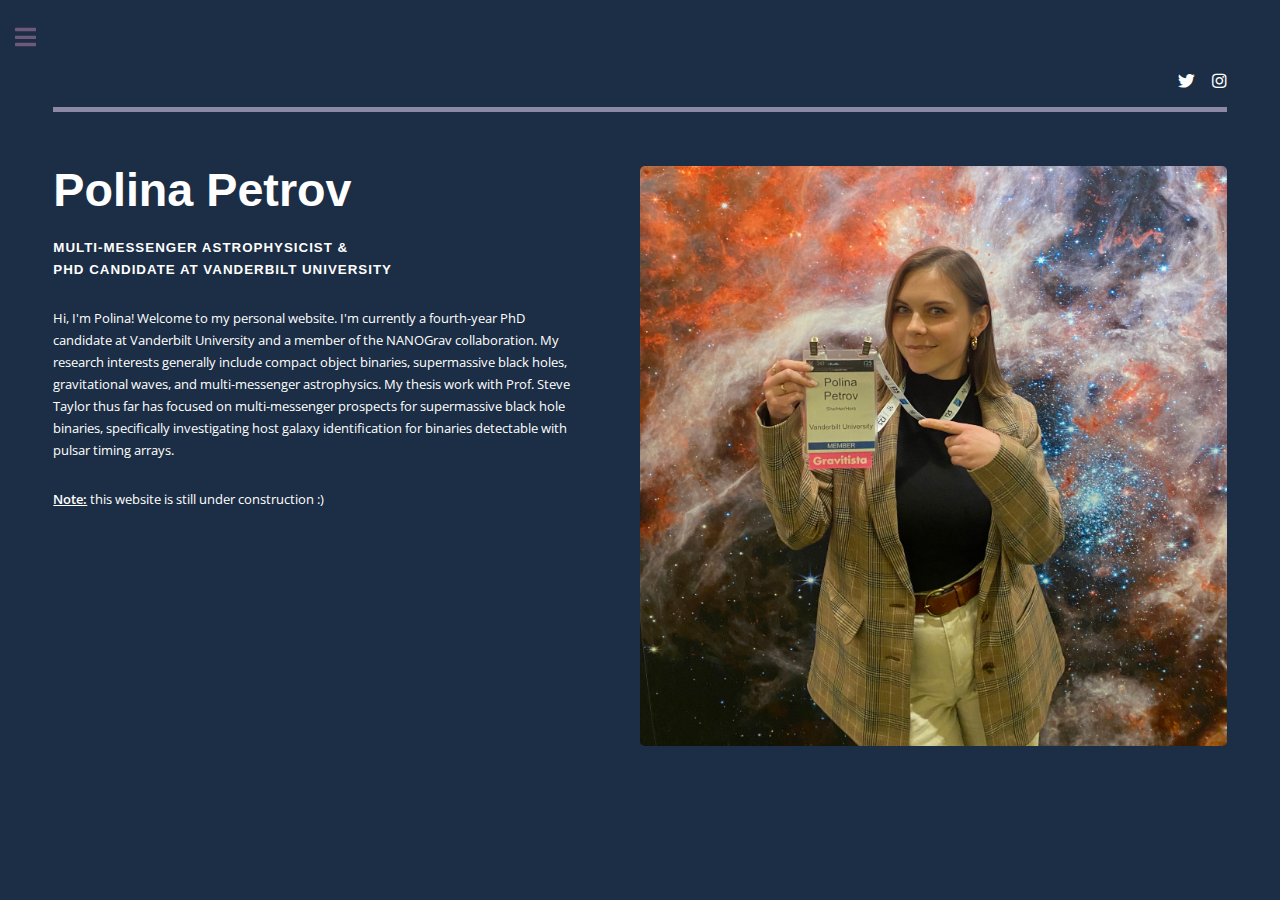
==== commit 1e8f5167: "adding blurb to home page" ====
--- a/index.html
+++ b/index.html
@@ -23,8 +23,8 @@
 							<!-- Header -->
 								<header id="header">
 									<ul class="icons">
-										<li><a href="https://twitter.com/polina_petrov?lang=en" class="icon brands fa-twitter"><span class="label">Twitter</span></a></li>
-										<li><a href="https://www.instagram.com/polina.elizabeth/?hl=en" class="icon brands fa-instagram"><span class="label">Instagram</span></a></li>
+										<li><a href="https://twitter.com/polina_petrov?lang=en" class="icon brands fa-twitter" target="_blank"><span class="label">Twitter</span></a></li>
+										<li><a href="https://www.instagram.com/polina.elizabeth/?hl=en" class="icon brands fa-instagram" target="_blank"><span class="label">Instagram</span></a></li>
 									</ul>
 								</header>
 
@@ -33,10 +33,22 @@
 									<div class="content">
 										<header>
 											<h1>Polina Petrov</h1>
-											<p>Multi-messenger astrophysicist<br />
-                                            PhD candidate at Vanderbilt University</p>
+											<p>Multi-messenger Astrophysicist &<br/>
+												PhD candidate at Vanderbilt University<br/>
+                                            </p>
 										</header>
-										<p>Web page currently under construction! Check back later for updates :)</p>
+										<p>
+											Hi, I'm Polina! Welcome to my personal website. I'm currently a fourth-year
+											PhD candidate at Vanderbilt University and a member of the NANOGrav collaboration. 
+											My research interests generally include compact object binaries, supermassive 
+											black holes, gravitational waves, and multi-messenger astrophysics. My thesis work 
+											with Prof. Steve Taylor thus far has focused on multi-messenger prospects for 
+											supermassive black hole binaries, specifically investigating host galaxy 
+											identification for binaries detectable with pulsar timing arrays. 
+										</p>
+										<p>
+											<b><u>Note:</u></b> this website is still under construction :)
+										</p>
 										<!--
 										<ul class="actions">
 											<li><a href="#" class="button big">Learn More</a></li>
@@ -165,9 +177,10 @@
 									<ul>
 										<li><a href="index.html">Home</a></li>
 										<li><a href="about.html">About me</a></li>
-										<li><a href="#">Research</a></li>
-										<li><a href="#">Publications</a></li>
+										<li><a href="research.html">Research</a></li>
+										<li><a href="outreach.html">Outreach</a></li>
 										<li><a href="cv.html">CV</a></li>
+										<li><a href="contact.html">Contact</a></li>
 										<!--
 										<li>
 											<span class="opener">Submenu</span>
@@ -221,16 +234,6 @@
 									</ul>
 								</section>
 							-->
-							<!-- Section -->
-								<section>
-									<header class="major">
-										<h2>Contact</h2>
-									</header>
-									<ul class="contact">
-										<li class="icon solid fa-envelope"><a>polina.petrov@vanderbilt.edu</a><br />
-                                            <a>polina.petrov@nanograv.org</a></li>
-									</ul>
-								</section>
 
 							<!-- Footer -->
 							<!--
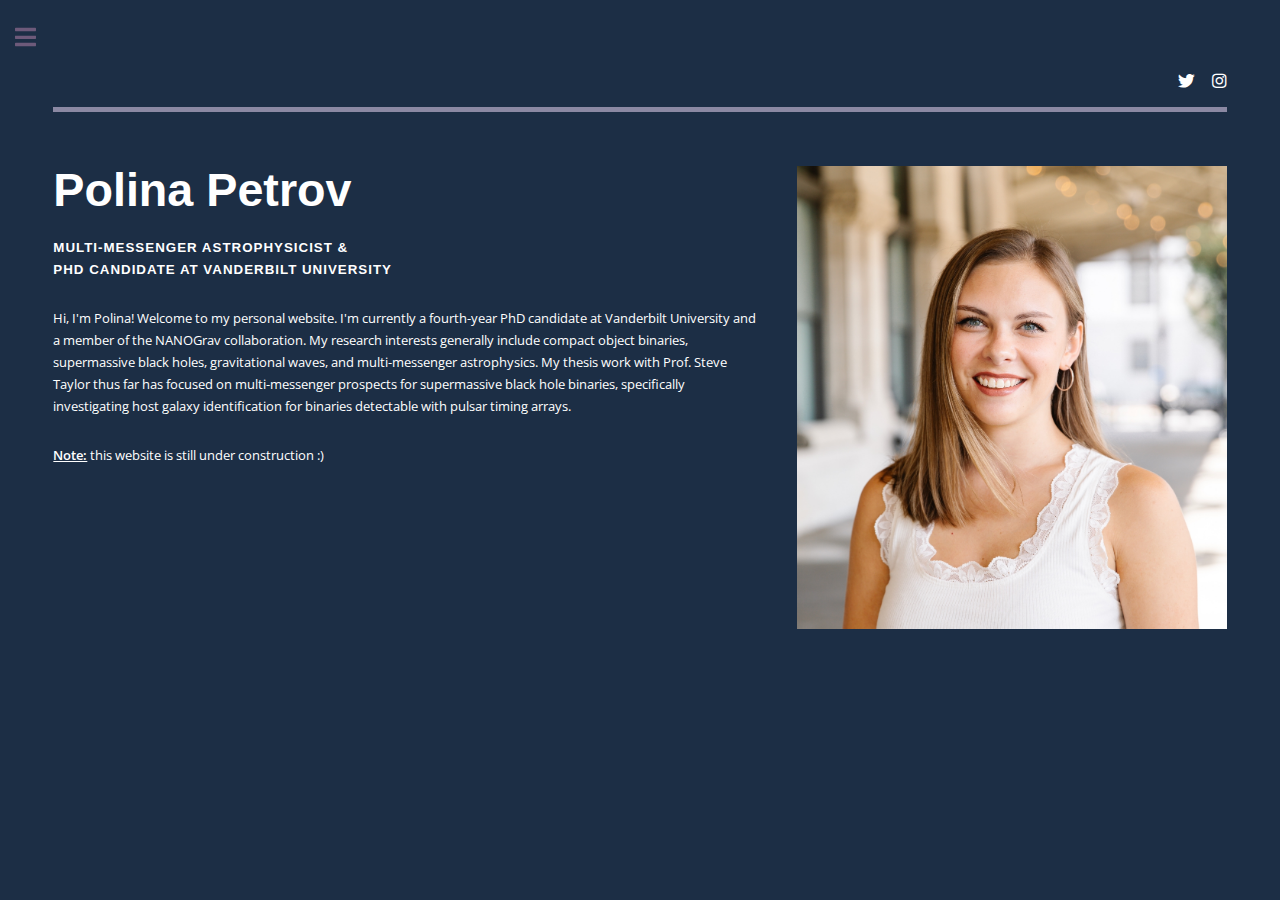
==== commit c496b860: "add images and small blurbs" ====
--- a/index.html
+++ b/index.html
@@ -55,9 +55,7 @@
 										</ul>
 										-->
 									</div>
-									<span class="image object">
-										<img src="images/pfp5.JPG" alt=""/>
-									</span>
+									<img src="images/pfp6.JPG" alt="" style="width:40%;height:auto;float:right;padding: 0 0 3em 3em;top: 0.25em;">
 								</section>
 
 							<!-- Section -->
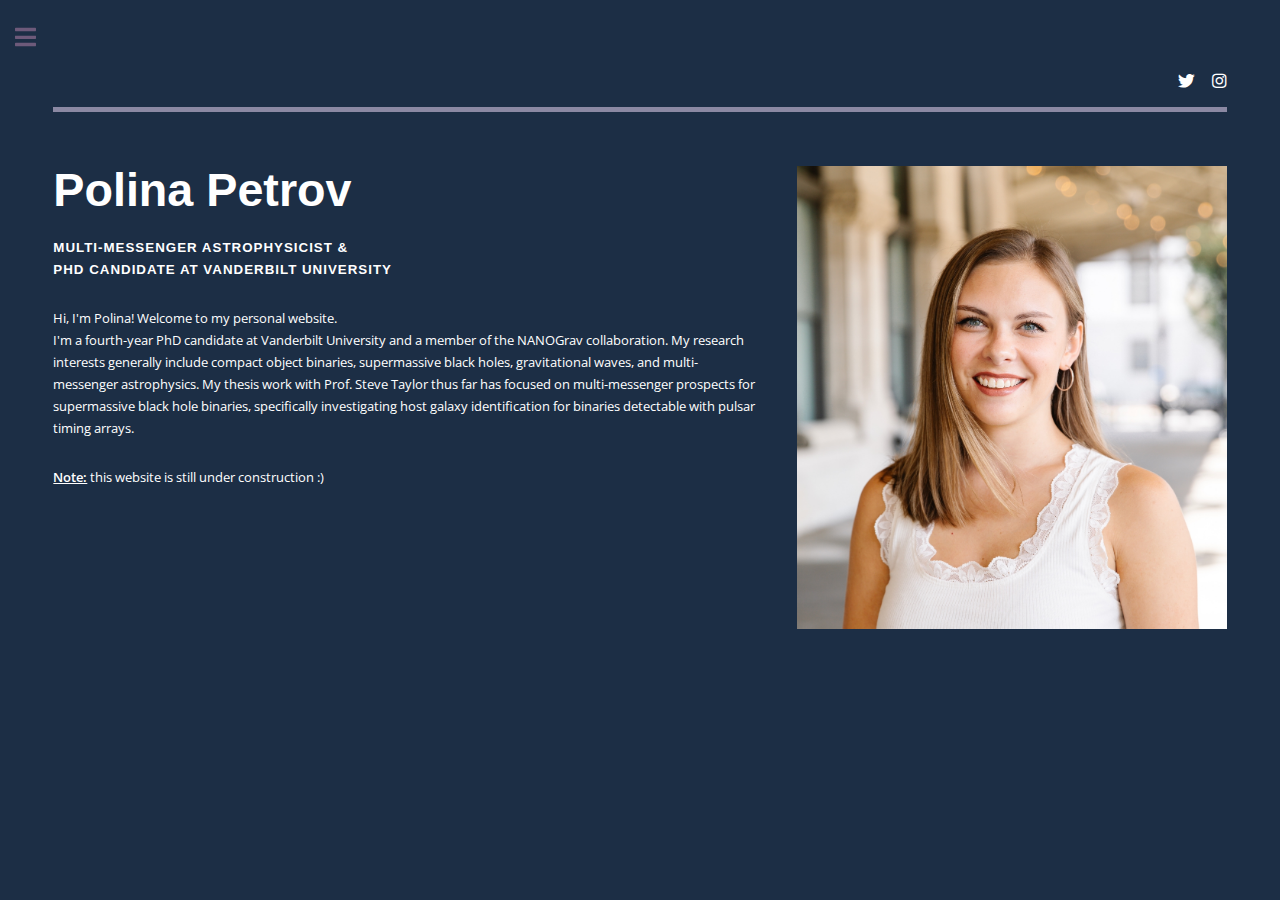
==== commit 60cffca6: "research photos and outreach restructuring" ====
--- a/index.html
+++ b/index.html
@@ -38,7 +38,9 @@
                                             </p>
 										</header>
 										<p>
-											Hi, I'm Polina! Welcome to my personal website. I'm currently a fourth-year
+											Hi, I'm Polina! Welcome to my personal website. 
+											<br>
+											I'm a fourth-year
 											PhD candidate at Vanderbilt University and a member of the NANOGrav collaboration. 
 											My research interests generally include compact object binaries, supermassive 
 											black holes, gravitational waves, and multi-messenger astrophysics. My thesis work 
